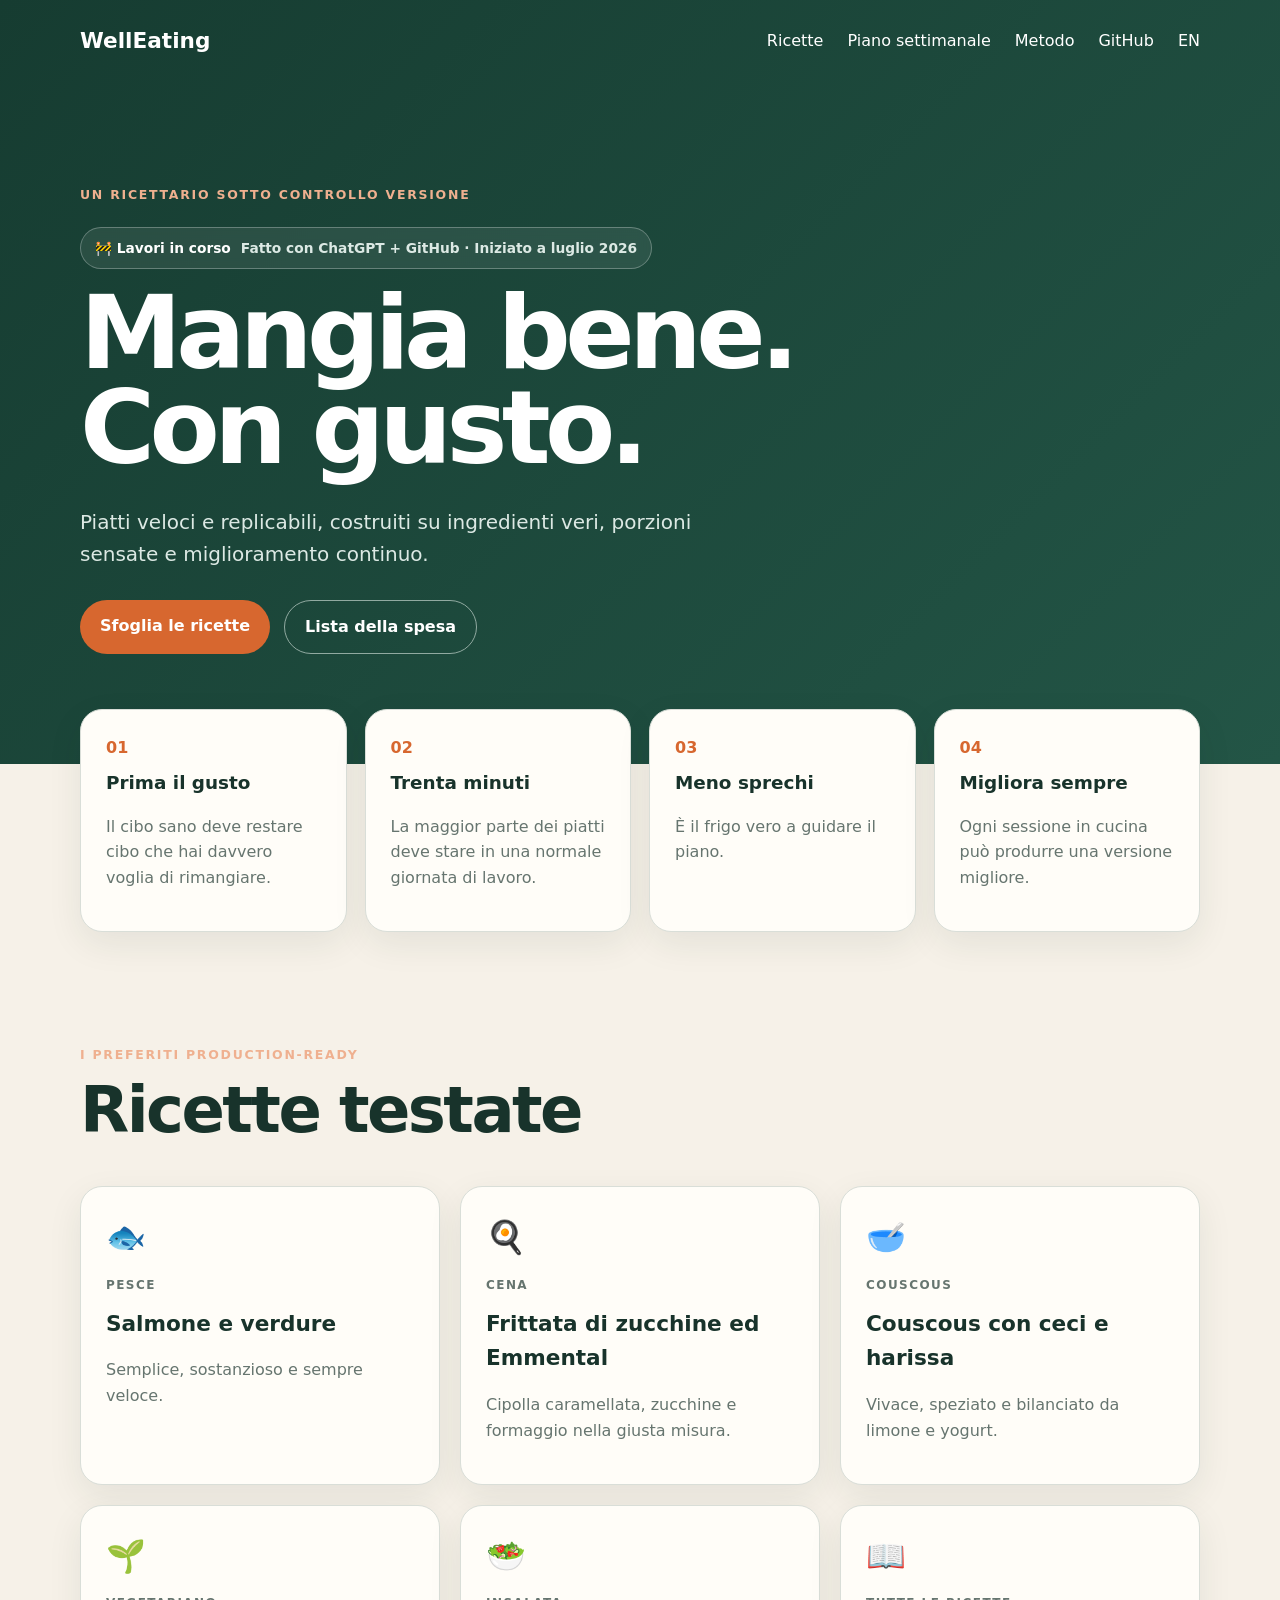
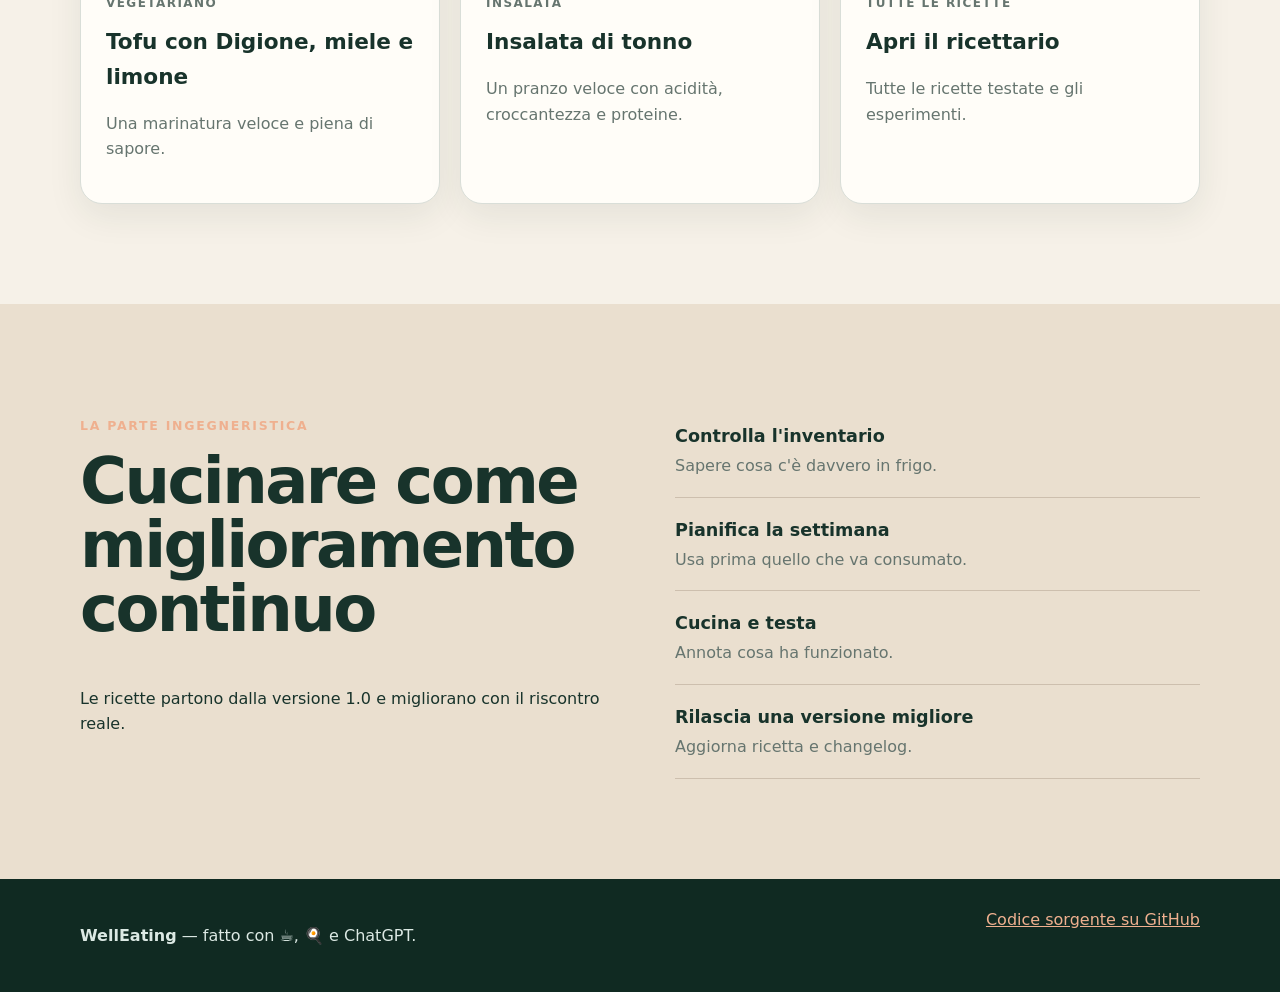
==== docs/it/index.html @ 43328310 "Full Italian version of the site" ====
<!doctype html>
<html lang="it">
<head>
  <meta charset="utf-8">
  <meta name="viewport" content="width=device-width, initial-scale=1">
  <meta name="description" content="WellEating: un ricettario personale sotto controllo versione, per mangiare bene con gusto.">
  <title>WellEating</title>
  <link rel="icon" type="image/png" href="../favicon.png">
  <link rel="alternate" hreflang="en" href="https://massimodanieli.github.io/WellEating/">
  <link rel="alternate" hreflang="it" href="https://massimodanieli.github.io/WellEating/it/">
  <meta property="og:type" content="website">
  <meta property="og:title" content="WellEating">
  <meta property="og:description" content="Un ricettario personale sotto controllo versione, per mangiare bene con gusto.">
  <meta property="og:url" content="https://massimodanieli.github.io/WellEating/it/">
  <meta property="og:image" content="https://massimodanieli.github.io/WellEating/og-image.png">
  <meta property="og:image:width" content="1200">
  <meta property="og:image:height" content="630">
  <meta property="og:locale" content="it_IT">
  <meta name="twitter:card" content="summary_large_image">
  <link rel="manifest" href="manifest.webmanifest">
  <link rel="apple-touch-icon" href="../apple-touch-icon.png">
  <meta name="theme-color" content="#163c31">
  <meta name="apple-mobile-web-app-capable" content="yes">
  <meta name="apple-mobile-web-app-status-bar-style" content="black-translucent">
  <link rel="stylesheet" href="../styles.css">
</head>
<body>
  <header class="hero">
    <nav class="nav container">
      <a class="brand" href="./">WellEating</a>
      <div class="nav-links">
        <a href="recipes.html">Ricette</a>
        <a href="meal-plan.html">Piano settimanale</a>
        <a href="#workflow">Metodo</a>
        <a href="https://github.com/MassimoDanieli/WellEating">GitHub</a>
        <a href="../" lang="en">EN</a>
      </div>
    </nav>
    <div class="hero-content container">
      <p class="eyebrow">Un ricettario sotto controllo versione</p>
      <div class="project-badge" role="status">🚧 Lavori in corso <span>Fatto con ChatGPT + GitHub · Iniziato a luglio 2026</span></div>
      <h1>Mangia bene.<br>Con gusto.</h1>
      <p class="intro">Piatti veloci e replicabili, costruiti su ingredienti veri, porzioni sensate e miglioramento continuo.</p>
      <div class="actions">
        <a class="button primary" href="recipes.html">Sfoglia le ricette</a>
        <a class="button secondary" href="shopping.html">Lista della spesa</a>
      </div>
    </div>
  </header>

  <main>
    <section class="principles container">
      <article><span>01</span><h2>Prima il gusto</h2><p>Il cibo sano deve restare cibo che hai davvero voglia di rimangiare.</p></article>
      <article><span>02</span><h2>Trenta minuti</h2><p>La maggior parte dei piatti deve stare in una normale giornata di lavoro.</p></article>
      <article><span>03</span><h2>Meno sprechi</h2><p>È il frigo vero a guidare il piano.</p></article>
      <article><span>04</span><h2>Migliora sempre</h2><p>Ogni sessione in cucina può produrre una versione migliore.</p></article>
    </section>

    <section id="recipes" class="section container">
      <div class="section-heading">
        <p class="eyebrow">I preferiti production-ready</p>
        <h2>Ricette testate</h2>
      </div>
      <div class="recipe-grid">
        <a class="recipe-card" href="recipes.html?open=salmon-air-fryer-vegetables"><div class="recipe-icon">🐟</div><p class="tag">Pesce</p><h3>Salmone e verdure</h3><p>Semplice, sostanzioso e sempre veloce.</p></a>
        <a class="recipe-card" href="recipes.html?open=zucchini-onion-emmental-frittata"><div class="recipe-icon">🍳</div><p class="tag">Cena</p><h3>Frittata di zucchine ed Emmental</h3><p>Cipolla caramellata, zucchine e formaggio nella giusta misura.</p></a>
        <a class="recipe-card" href="recipes.html?open=moroccan-chickpea-harissa-couscous"><div class="recipe-icon">🥣</div><p class="tag">Couscous</p><h3>Couscous con ceci e harissa</h3><p>Vivace, speziato e bilanciato da limone e yogurt.</p></a>
        <a class="recipe-card" href="recipes.html?open=dijon-honey-lemon-tofu"><div class="recipe-icon">🌱</div><p class="tag">Vegetariano</p><h3>Tofu con Digione, miele e limone</h3><p>Una marinatura veloce e piena di sapore.</p></a>
        <a class="recipe-card" href="recipes.html?open=tuna-mustard-salad"><div class="recipe-icon">🥗</div><p class="tag">Insalata</p><h3>Insalata di tonno</h3><p>Un pranzo veloce con acidità, croccantezza e proteine.</p></a>
        <a class="recipe-card" href="recipes.html"><div class="recipe-icon">📖</div><p class="tag">Tutte le ricette</p><h3>Apri il ricettario</h3><p>Tutte le ricette testate e gli esperimenti.</p></a>
      </div>
    </section>

    <section id="workflow" class="workflow">
      <div class="container workflow-grid">
        <div><p class="eyebrow">La parte ingegneristica</p><h2>Cucinare come miglioramento continuo</h2><p>Le ricette partono dalla versione 1.0 e migliorano con il riscontro reale.</p></div>
        <ol>
          <li><strong>Controlla l'inventario</strong><span>Sapere cosa c'è davvero in frigo.</span></li>
          <li><strong>Pianifica la settimana</strong><span>Usa prima quello che va consumato.</span></li>
          <li><strong>Cucina e testa</strong><span>Annota cosa ha funzionato.</span></li>
          <li><strong>Rilascia una versione migliore</strong><span>Aggiorna ricetta e changelog.</span></li>
        </ol>
      </div>
    </section>
  </main>

  <footer><div class="container footer-inner"><p><strong>WellEating</strong> — fatto con ☕, 🍳 e ChatGPT.</p><a href="https://github.com/MassimoDanieli/WellEating">Codice sorgente su GitHub</a></div></footer>
  <nav class="tabbar" aria-label="Principale">
    <a href="index.html" class="active"><span aria-hidden="true">🏠</span>Home</a>
    <a href="recipes.html"><span aria-hidden="true">📖</span>Ricette</a>
    <a href="meal-plan.html"><span aria-hidden="true">📅</span>Piano</a>
    <a href="shopping.html"><span aria-hidden="true">🛒</span>Spesa</a>
    <a href="../" lang="en"><span aria-hidden="true">🌐</span>EN</a>
  </nav>
  <script src="../pwa.js" defer></script>
</body>
</html>
---- docs/styles.css ----
:root{--bg:#f6f1e8;--ink:#18332b;--accent:#d7672f;--card:#fffdf8;--muted:#66756f;--line:#d9ded8}*{box-sizing:border-box}html{scroll-behavior:smooth}body{margin:0;font-family:Inter,ui-sans-serif,system-ui,-apple-system,BlinkMacSystemFont,"Segoe UI",sans-serif;background:var(--bg);color:var(--ink);line-height:1.6}.container{width:min(1120px,calc(100% - 40px));margin:auto}.hero{min-height:72vh;background:linear-gradient(135deg,#163c31,#235546);color:#fff}.nav{display:flex;justify-content:space-between;align-items:center;padding:24px 0}.brand{font-size:1.35rem;font-weight:800}.nav a{color:inherit;text-decoration:none}.nav-links{display:flex;gap:24px}.hero-content{padding:90px 0 110px}.eyebrow{text-transform:uppercase;letter-spacing:.14em;font-weight:800;font-size:.78rem;color:#efb08f}.hero h1{font-size:clamp(3.2rem,8vw,6.6rem);line-height:.93;margin:.15em 0 .3em;letter-spacing:-.055em;max-width:850px}.intro{max-width:690px;font-size:1.25rem;color:#dce9e4}.actions{display:flex;gap:14px;flex-wrap:wrap;margin-top:30px}.button{padding:13px 20px;border-radius:999px;text-decoration:none;font-weight:800}.primary{background:var(--accent);color:white}.secondary{border:1px solid #91aaa1;color:white}.principles{display:grid;grid-template-columns:repeat(4,1fr);gap:18px;margin-top:-55px}.principles article,.recipe-card{background:var(--card);border:1px solid var(--line);border-radius:22px;padding:25px;box-shadow:0 12px 35px rgba(20,45,37,.08)}.principles span,.tag{color:var(--accent);font-weight:800}.principles h2{font-size:1.15rem;margin:.5rem 0}.principles p,.recipe-card p{color:var(--muted)}.section{padding:100px 0}.section-heading h2,.workflow h2{font-size:clamp(2.3rem,5vw,4rem);line-height:1;margin:.2em 0 .7em;letter-spacing:-.04em}.recipe-grid{display:grid;grid-template-columns:repeat(3,1fr);gap:20px}.recipe-card{text-decoration:none;color:inherit;transition:.2s transform,.2s box-shadow}.recipe-card:hover{transform:translateY(-5px);box-shadow:0 18px 45px rgba(20,45,37,.13)}.recipe-icon{font-size:2rem}.recipe-card h3{font-size:1.35rem;margin:.3rem 0}.tag{font-size:.75rem;text-transform:uppercase;letter-spacing:.12em}.workflow{background:#eadfcf;padding:100px 0}.workflow-grid{display:grid;grid-template-columns:1fr 1fr;gap:70px}.workflow ol{list-style:none;padding:0;margin:0}.workflow li{display:grid;gap:3px;padding:18px 0;border-bottom:1px solid #cdbfae}.workflow li strong{font-size:1.1rem}.workflow li span{color:var(--muted)}footer{background:#102a22;color:#dce9e4;padding:28px 0}.footer-inner{display:flex;justify-content:space-between;gap:20px}.footer-inner a{color:#efb08f}@media(max-width:850px){.principles,.recipe-grid{grid-template-columns:repeat(2,1fr)}.workflow-grid{grid-template-columns:1fr}.hero-content{padding-top:60px}}@media(max-width:560px){.nav-links{display:none}.principles,.recipe-grid{grid-template-columns:1fr}.hero{min-height:auto}.hero-content{padding:55px 0 90px}.footer-inner{flex-direction:column}}

/* Recipe library */
.subhero{background:linear-gradient(135deg,#163c31,#235546);color:#fff}.subhero-content{padding:70px 0 85px}.subhero h1{font-size:clamp(3rem,7vw,5.8rem);line-height:.96;letter-spacing:-.055em;margin:.15em 0 .25em;max-width:900px}.nav-links .active{color:#efb08f}.recipe-page{padding:55px 0 100px}.filter-panel{display:grid;grid-template-columns:minmax(240px,1.2fr) 1fr 1fr;gap:24px;background:var(--card);border:1px solid var(--line);border-radius:24px;padding:24px;box-shadow:0 12px 35px rgba(20,45,37,.07)}.search-box,.filter-group{display:flex;flex-direction:column;gap:10px}.search-box>span,.filter-group>span{font-size:.78rem;text-transform:uppercase;letter-spacing:.12em;font-weight:800;color:var(--muted)}.search-box input{width:100%;border:1px solid var(--line);background:#fff;border-radius:14px;padding:13px 15px;font:inherit;color:var(--ink);outline:none}.search-box input:focus{border-color:var(--accent);box-shadow:0 0 0 3px rgba(215,103,47,.14)}.chips{display:flex;flex-wrap:wrap;gap:8px}.chip{border:1px solid var(--line);background:#fff;color:var(--ink);padding:8px 11px;border-radius:999px;font:inherit;font-size:.84rem;font-weight:700;cursor:pointer}.chip:hover,.chip.selected{background:var(--ink);border-color:var(--ink);color:#fff}.results-bar{display:flex;justify-content:space-between;align-items:center;margin:30px 2px 18px}.results-bar p{margin:0}.text-button{border:0;background:none;color:var(--accent);font:inherit;font-weight:800;cursor:pointer}.recipe-library{grid-template-columns:repeat(3,1fr)}.library-card{display:flex;flex-direction:column;min-height:370px}.library-card h2{font-size:1.45rem;line-height:1.15;margin:.35rem 0}.library-card>p:not(.tag){flex:1}.card-top{display:flex;justify-content:space-between;align-items:flex-start}.status{font-size:.7rem;font-weight:800;padding:6px 9px;border-radius:999px;background:#eee8de;color:#665d50}.status.production-ready{background:#dcecdf;color:#246238}.status.tested{background:#e5ecf3;color:#2b587b}.status.to-test{background:#f8e3d8;color:#9b4928}.recipe-meta{display:flex;justify-content:space-between;border-top:1px solid var(--line);padding-top:14px;color:var(--muted);font-size:.86rem}.card-action{display:flex;justify-content:space-between;align-items:center;margin-top:18px;border:0;background:var(--ink);color:#fff;border-radius:12px;padding:11px 13px;font:inherit;font-weight:800;cursor:pointer}.card-action:hover{background:#285646}.empty-state{text-align:center;padding:70px 20px;color:var(--muted)}.recipe-dialog{width:min(920px,calc(100% - 28px));max-height:88vh;border:0;border-radius:25px;padding:0;background:var(--card);color:var(--ink);box-shadow:0 30px 90px rgba(0,0,0,.35)}.recipe-dialog::backdrop{background:rgba(10,29,23,.72);backdrop-filter:blur(4px)}.dialog-close{position:sticky;float:right;top:14px;margin:14px 14px 0 0;width:38px;height:38px;border:0;border-radius:50%;background:#fff;color:var(--ink);font-size:1.6rem;cursor:pointer;box-shadow:0 5px 20px rgba(0,0,0,.15);z-index:2}.dialog-hero{display:grid;grid-template-columns:auto 1fr;gap:22px;background:#eadfcf;padding:44px 52px 30px}.dialog-icon{font-size:3.2rem}.dialog-hero h2{font-size:clamp(2rem,5vw,3.5rem);line-height:1;letter-spacing:-.04em;margin:.18em 0}.dialog-hero p:last-child{color:var(--muted);max-width:660px}.dialog-meta{display:flex;gap:10px;flex-wrap:wrap;padding:20px 52px 0}.dialog-meta span{background:#edf0ec;border-radius:999px;padding:7px 11px;font-weight:700;font-size:.85rem}.recipe-detail-grid{display:grid;grid-template-columns:.85fr 1.15fr;gap:50px;padding:30px 52px}.recipe-detail-grid h3{font-size:1.25rem}.recipe-detail-grid li{margin-bottom:9px}.recipe-note{margin:0 52px 45px;padding:18px 20px;border-left:4px solid var(--accent);background:#f5eee4;border-radius:0 14px 14px 0}.recipe-note p{margin:.35rem 0 0;color:var(--muted)}
@media(max-width:900px){.filter-panel{grid-template-columns:1fr 1fr}.search-box{grid-column:1/-1}.recipe-library{grid-template-columns:repeat(2,1fr)}}
@media(max-width:620px){.subhero-content{padding:45px 0 60px}.filter-panel{grid-template-columns:1fr;padding:18px}.search-box{grid-column:auto}.recipe-library{grid-template-columns:1fr}.library-card{min-height:0}.dialog-hero{grid-template-columns:1fr;padding:55px 25px 25px}.dialog-icon{font-size:2.5rem}.dialog-meta{padding:18px 25px 0}.recipe-detail-grid{grid-template-columns:1fr;gap:15px;padding:20px 25px}.recipe-note{margin:0 25px 30px}}


/* Shopping list */
.shopping-page{padding:55px 0 100px}.shopping-grid{display:grid;grid-template-columns:repeat(3,1fr);gap:20px}.shopping-card{cursor:default}.shopping-card:hover{transform:none;box-shadow:0 12px 35px rgba(20,45,37,.08)}.shopping-items{list-style:none;margin:14px 0 0;padding:0;display:flex;flex-direction:column;gap:9px}.shopping-items li{display:flex;align-items:center;gap:10px;color:var(--ink)}.shopping-items li.checked{color:var(--muted);text-decoration:line-through}.shopping-items .box{width:16px;height:16px;flex:0 0 16px;border-radius:5px;border:2px solid var(--line)}.shopping-items li.checked .box{background:var(--accent);border-color:var(--accent)}
@media(max-width:900px){.shopping-grid{grid-template-columns:repeat(2,1fr)}}
@media(max-width:620px){.shopping-grid{grid-template-columns:1fr}}

/* Meal plan */
.mealplan-page{padding:55px 0 100px}.mealplan-grid{display:grid;grid-template-columns:repeat(3,1fr);gap:20px}.day-card{cursor:default}.day-card:hover{transform:none;box-shadow:0 12px 35px rgba(20,45,37,.08)}.day-card.today{border-color:var(--accent);box-shadow:0 0 0 2px var(--accent),0 12px 35px rgba(20,45,37,.1)}.meal{margin-top:12px}.meal-label{font-size:.72rem;text-transform:uppercase;letter-spacing:.12em;font-weight:800;color:var(--muted)}.meal p{margin:.2rem 0 0;color:var(--ink)}.day-note{margin-top:14px;padding-top:12px;border-top:1px solid var(--line);color:var(--muted);font-size:.9rem;font-style:italic}
@media(max-width:900px){.mealplan-grid{grid-template-columns:repeat(2,1fr)}}
@media(max-width:620px){.mealplan-grid{grid-template-columns:1fr}}

/* Recipe dialog extras */
.rating{color:var(--accent);letter-spacing:2px}.dialog-source{padding:0 52px 40px;margin:0}.dialog-source a{color:var(--accent);font-weight:800;text-decoration:none}
@media(max-width:620px){.dialog-source{padding:0 25px 30px}}

/* Mobile app experience */
.tabbar{display:none}
@media(max-width:620px){
  body{padding-bottom:calc(72px + env(safe-area-inset-bottom))}
  .tabbar{position:fixed;bottom:0;left:0;right:0;z-index:50;display:flex;justify-content:space-around;align-items:stretch;background:#102a22;padding:8px 6px calc(8px + env(safe-area-inset-bottom));box-shadow:0 -8px 30px rgba(16,42,34,.35)}
  .tabbar a{display:flex;flex-direction:column;align-items:center;gap:2px;flex:1;padding:6px 4px;border-radius:14px;color:#dce9e4;text-decoration:none;font-size:.72rem;font-weight:800;letter-spacing:.02em}
  .tabbar a span{font-size:1.35rem;line-height:1.2}
  .tabbar a.active{color:#efb08f;background:rgba(255,255,255,.07)}
  .shopping-items li{padding:9px 0;min-height:44px}
  .shopping-items .box{width:22px;height:22px;flex:0 0 22px;border-radius:7px}
  footer{margin-bottom:0}
}
.shopping-items li{cursor:pointer;user-select:none;-webkit-tap-highlight-color:transparent}
.shopping-items li:focus-visible{outline:2px solid var(--accent);outline-offset:3px;border-radius:8px}

/* Project status */
.project-badge{display:inline-flex;align-items:center;gap:10px;flex-wrap:wrap;margin-top:10px;padding:9px 14px;border:1px solid rgba(255,255,255,.28);border-radius:999px;background:rgba(255,255,255,.08);font-weight:800;font-size:.86rem;backdrop-filter:blur(6px)}.project-badge span{font-weight:600;color:#dce9e4}@media(max-width:560px){.project-badge{border-radius:18px;align-items:flex-start}.project-badge span{display:block;width:100%;padding-left:28px}}
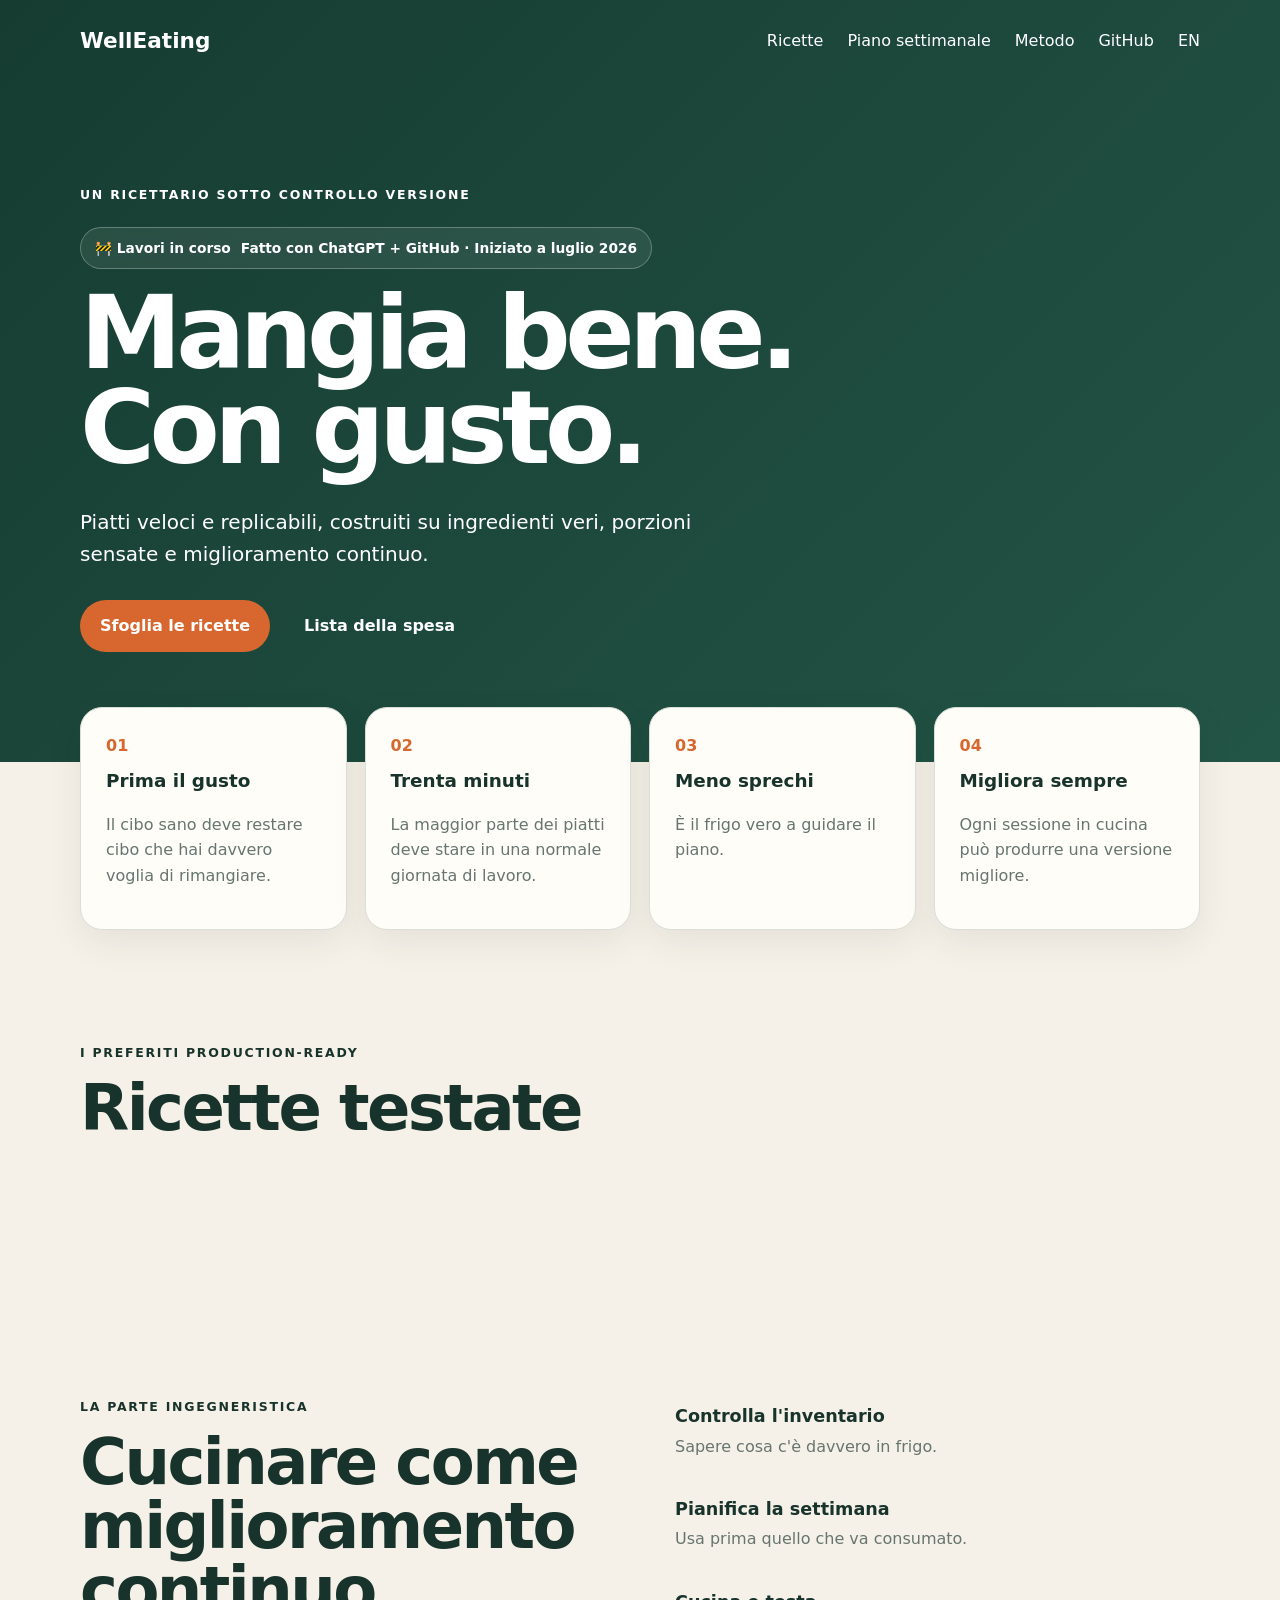
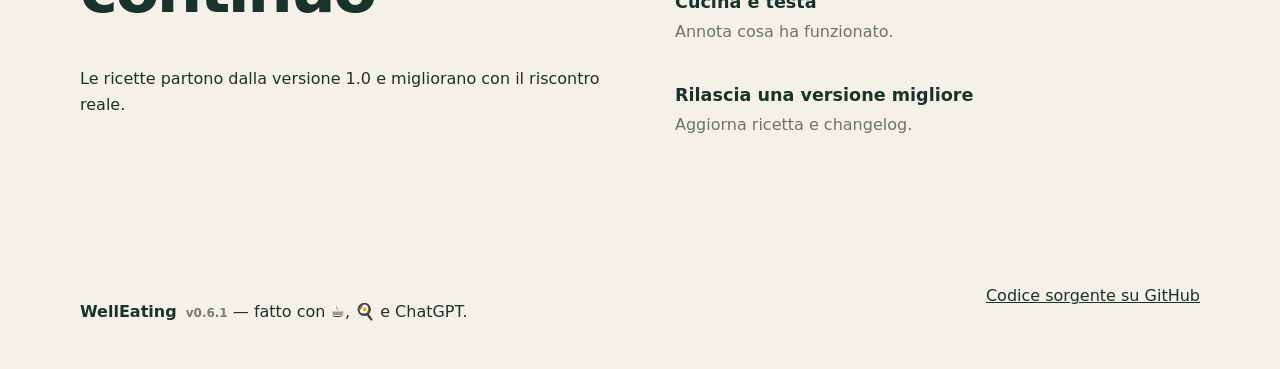
==== commit 552c3244: "Show site version from CHANGELOG in the footer" ====
--- a/docs/it/index.html
+++ b/docs/it/index.html
@@ -23,6 +23,8 @@
   <meta name="apple-mobile-web-app-capable" content="yes">
   <meta name="apple-mobile-web-app-status-bar-style" content="black-translucent">
   <link rel="stylesheet" href="../styles.css">
+  <link rel="stylesheet" href="../theme.css">
+  <script src="../config.js"></script>
 </head>
 <body>
   <header class="hero">
@@ -61,14 +63,7 @@
         <p class="eyebrow">I preferiti production-ready</p>
         <h2>Ricette testate</h2>
       </div>
-      <div class="recipe-grid">
-        <a class="recipe-card" href="recipes.html?open=salmon-air-fryer-vegetables"><div class="recipe-icon">🐟</div><p class="tag">Pesce</p><h3>Salmone e verdure</h3><p>Semplice, sostanzioso e sempre veloce.</p></a>
-        <a class="recipe-card" href="recipes.html?open=zucchini-onion-emmental-frittata"><div class="recipe-icon">🍳</div><p class="tag">Cena</p><h3>Frittata di zucchine ed Emmental</h3><p>Cipolla caramellata, zucchine e formaggio nella giusta misura.</p></a>
-        <a class="recipe-card" href="recipes.html?open=moroccan-chickpea-harissa-couscous"><div class="recipe-icon">🥣</div><p class="tag">Couscous</p><h3>Couscous con ceci e harissa</h3><p>Vivace, speziato e bilanciato da limone e yogurt.</p></a>
-        <a class="recipe-card" href="recipes.html?open=dijon-honey-lemon-tofu"><div class="recipe-icon">🌱</div><p class="tag">Vegetariano</p><h3>Tofu con Digione, miele e limone</h3><p>Una marinatura veloce e piena di sapore.</p></a>
-        <a class="recipe-card" href="recipes.html?open=tuna-mustard-salad"><div class="recipe-icon">🥗</div><p class="tag">Insalata</p><h3>Insalata di tonno</h3><p>Un pranzo veloce con acidità, croccantezza e proteine.</p></a>
-        <a class="recipe-card" href="recipes.html"><div class="recipe-icon">📖</div><p class="tag">Tutte le ricette</p><h3>Apri il ricettario</h3><p>Tutte le ricette testate e gli esperimenti.</p></a>
-      </div>
+      <div id="homeRecipes" class="recipe-grid"></div>
     </section>
 
     <section id="workflow" class="workflow">
@@ -84,7 +79,7 @@
     </section>
   </main>
 
-  <footer><div class="container footer-inner"><p><strong>WellEating</strong> — fatto con ☕, 🍳 e ChatGPT.</p><a href="https://github.com/MassimoDanieli/WellEating">Codice sorgente su GitHub</a></div></footer>
+  <footer><div class="container footer-inner"><p><strong>WellEating</strong> <span class="site-version" data-version></span> — fatto con ☕, 🍳 e ChatGPT.</p><a href="https://github.com/MassimoDanieli/WellEating">Codice sorgente su GitHub</a></div></footer>
   <nav class="tabbar" aria-label="Principale">
     <a href="index.html" class="active"><span aria-hidden="true">🏠</span>Home</a>
     <a href="recipes.html"><span aria-hidden="true">📖</span>Ricette</a>
@@ -93,5 +88,7 @@
     <a href="../" lang="en"><span aria-hidden="true">🌐</span>EN</a>
   </nav>
   <script src="../pwa.js" defer></script>
+  <script src="../home.js" defer></script>
+  <script src="../version.js" defer></script>
 </body>
 </html>
--- a/docs/styles.css
+++ b/docs/styles.css
@@ -1,7 +1,7 @@
-:root{--bg:#f6f1e8;--ink:#18332b;--accent:#d7672f;--card:#fffdf8;--muted:#66756f;--line:#d9ded8}*{box-sizing:border-box}html{scroll-behavior:smooth}body{margin:0;font-family:Inter,ui-sans-serif,system-ui,-apple-system,BlinkMacSystemFont,"Segoe UI",sans-serif;background:var(--bg);color:var(--ink);line-height:1.6}.container{width:min(1120px,calc(100% - 40px));margin:auto}.hero{min-height:72vh;background:linear-gradient(135deg,#163c31,#235546);color:#fff}.nav{display:flex;justify-content:space-between;align-items:center;padding:24px 0}.brand{font-size:1.35rem;font-weight:800}.nav a{color:inherit;text-decoration:none}.nav-links{display:flex;gap:24px}.hero-content{padding:90px 0 110px}.eyebrow{text-transform:uppercase;letter-spacing:.14em;font-weight:800;font-size:.78rem;color:#efb08f}.hero h1{font-size:clamp(3.2rem,8vw,6.6rem);line-height:.93;margin:.15em 0 .3em;letter-spacing:-.055em;max-width:850px}.intro{max-width:690px;font-size:1.25rem;color:#dce9e4}.actions{display:flex;gap:14px;flex-wrap:wrap;margin-top:30px}.button{padding:13px 20px;border-radius:999px;text-decoration:none;font-weight:800}.primary{background:var(--accent);color:white}.secondary{border:1px solid #91aaa1;color:white}.principles{display:grid;grid-template-columns:repeat(4,1fr);gap:18px;margin-top:-55px}.principles article,.recipe-card{background:var(--card);border:1px solid var(--line);border-radius:22px;padding:25px;box-shadow:0 12px 35px rgba(20,45,37,.08)}.principles span,.tag{color:var(--accent);font-weight:800}.principles h2{font-size:1.15rem;margin:.5rem 0}.principles p,.recipe-card p{color:var(--muted)}.section{padding:100px 0}.section-heading h2,.workflow h2{font-size:clamp(2.3rem,5vw,4rem);line-height:1;margin:.2em 0 .7em;letter-spacing:-.04em}.recipe-grid{display:grid;grid-template-columns:repeat(3,1fr);gap:20px}.recipe-card{text-decoration:none;color:inherit;transition:.2s transform,.2s box-shadow}.recipe-card:hover{transform:translateY(-5px);box-shadow:0 18px 45px rgba(20,45,37,.13)}.recipe-icon{font-size:2rem}.recipe-card h3{font-size:1.35rem;margin:.3rem 0}.tag{font-size:.75rem;text-transform:uppercase;letter-spacing:.12em}.workflow{background:#eadfcf;padding:100px 0}.workflow-grid{display:grid;grid-template-columns:1fr 1fr;gap:70px}.workflow ol{list-style:none;padding:0;margin:0}.workflow li{display:grid;gap:3px;padding:18px 0;border-bottom:1px solid #cdbfae}.workflow li strong{font-size:1.1rem}.workflow li span{color:var(--muted)}footer{background:#102a22;color:#dce9e4;padding:28px 0}.footer-inner{display:flex;justify-content:space-between;gap:20px}.footer-inner a{color:#efb08f}@media(max-width:850px){.principles,.recipe-grid{grid-template-columns:repeat(2,1fr)}.workflow-grid{grid-template-columns:1fr}.hero-content{padding-top:60px}}@media(max-width:560px){.nav-links{display:none}.principles,.recipe-grid{grid-template-columns:1fr}.hero{min-height:auto}.hero-content{padding:55px 0 90px}.footer-inner{flex-direction:column}}
+:root{--bg:#f6f1e8;--ink:#18332b;--accent:#d7672f;--card:#fffdf8;--muted:#66756f;--line:#d9ded8;--hero-a:#163c31;--hero-b:#235546;--hero-accent:var(--hero-accent);--hero-soft:var(--hero-soft);--hero-line:var(--hero-line);--deep:var(--deep);--band:var(--band);--band-line:var(--band-line)}*{box-sizing:border-box}html{scroll-behavior:smooth}body{margin:0;font-family:Inter,ui-sans-serif,system-ui,-apple-system,BlinkMacSystemFont,"Segoe UI",sans-serif;background:var(--bg);color:var(--ink);line-height:1.6}.container{width:min(1120px,calc(100% - 40px));margin:auto}.hero{min-height:72vh;background:linear-gradient(135deg,var(--hero-a),var(--hero-b));color:#fff}.nav{display:flex;justify-content:space-between;align-items:center;padding:24px 0}.brand{font-size:1.35rem;font-weight:800}.nav a{color:inherit;text-decoration:none}.nav-links{display:flex;gap:24px}.hero-content{padding:90px 0 110px}.eyebrow{text-transform:uppercase;letter-spacing:.14em;font-weight:800;font-size:.78rem;color:var(--hero-accent)}.hero h1{font-size:clamp(3.2rem,8vw,6.6rem);line-height:.93;margin:.15em 0 .3em;letter-spacing:-.055em;max-width:850px}.intro{max-width:690px;font-size:1.25rem;color:var(--hero-soft)}.actions{display:flex;gap:14px;flex-wrap:wrap;margin-top:30px}.button{padding:13px 20px;border-radius:999px;text-decoration:none;font-weight:800}.primary{background:var(--accent);color:white}.secondary{border:1px solid var(--hero-line);color:white}.principles{display:grid;grid-template-columns:repeat(4,1fr);gap:18px;margin-top:-55px}.principles article,.recipe-card{background:var(--card);border:1px solid var(--line);border-radius:22px;padding:25px;box-shadow:0 12px 35px rgba(20,45,37,.08)}.principles span,.tag{color:var(--accent);font-weight:800}.principles h2{font-size:1.15rem;margin:.5rem 0}.principles p,.recipe-card p{color:var(--muted)}.section{padding:100px 0}.section-heading h2,.workflow h2{font-size:clamp(2.3rem,5vw,4rem);line-height:1;margin:.2em 0 .7em;letter-spacing:-.04em}.recipe-grid{display:grid;grid-template-columns:repeat(3,1fr);gap:20px}.recipe-card{text-decoration:none;color:inherit;transition:.2s transform,.2s box-shadow}.recipe-card:hover{transform:translateY(-5px);box-shadow:0 18px 45px rgba(20,45,37,.13)}.recipe-icon{font-size:2rem}.recipe-card h3{font-size:1.35rem;margin:.3rem 0}.tag{font-size:.75rem;text-transform:uppercase;letter-spacing:.12em}.workflow{background:var(--band);padding:100px 0}.workflow-grid{display:grid;grid-template-columns:1fr 1fr;gap:70px}.workflow ol{list-style:none;padding:0;margin:0}.workflow li{display:grid;gap:3px;padding:18px 0;border-bottom:1px solid var(--band-line)}.workflow li strong{font-size:1.1rem}.workflow li span{color:var(--muted)}footer{background:var(--deep);color:var(--hero-soft);padding:28px 0}.footer-inner{display:flex;justify-content:space-between;gap:20px}.footer-inner a{color:var(--hero-accent)}@media(max-width:850px){.principles,.recipe-grid{grid-template-columns:repeat(2,1fr)}.workflow-grid{grid-template-columns:1fr}.hero-content{padding-top:60px}}@media(max-width:560px){.nav-links{display:none}.principles,.recipe-grid{grid-template-columns:1fr}.hero{min-height:auto}.hero-content{padding:55px 0 90px}.footer-inner{flex-direction:column}}
 
 /* Recipe library */
-.subhero{background:linear-gradient(135deg,#163c31,#235546);color:#fff}.subhero-content{padding:70px 0 85px}.subhero h1{font-size:clamp(3rem,7vw,5.8rem);line-height:.96;letter-spacing:-.055em;margin:.15em 0 .25em;max-width:900px}.nav-links .active{color:#efb08f}.recipe-page{padding:55px 0 100px}.filter-panel{display:grid;grid-template-columns:minmax(240px,1.2fr) 1fr 1fr;gap:24px;background:var(--card);border:1px solid var(--line);border-radius:24px;padding:24px;box-shadow:0 12px 35px rgba(20,45,37,.07)}.search-box,.filter-group{display:flex;flex-direction:column;gap:10px}.search-box>span,.filter-group>span{font-size:.78rem;text-transform:uppercase;letter-spacing:.12em;font-weight:800;color:var(--muted)}.search-box input{width:100%;border:1px solid var(--line);background:#fff;border-radius:14px;padding:13px 15px;font:inherit;color:var(--ink);outline:none}.search-box input:focus{border-color:var(--accent);box-shadow:0 0 0 3px rgba(215,103,47,.14)}.chips{display:flex;flex-wrap:wrap;gap:8px}.chip{border:1px solid var(--line);background:#fff;color:var(--ink);padding:8px 11px;border-radius:999px;font:inherit;font-size:.84rem;font-weight:700;cursor:pointer}.chip:hover,.chip.selected{background:var(--ink);border-color:var(--ink);color:#fff}.results-bar{display:flex;justify-content:space-between;align-items:center;margin:30px 2px 18px}.results-bar p{margin:0}.text-button{border:0;background:none;color:var(--accent);font:inherit;font-weight:800;cursor:pointer}.recipe-library{grid-template-columns:repeat(3,1fr)}.library-card{display:flex;flex-direction:column;min-height:370px}.library-card h2{font-size:1.45rem;line-height:1.15;margin:.35rem 0}.library-card>p:not(.tag){flex:1}.card-top{display:flex;justify-content:space-between;align-items:flex-start}.status{font-size:.7rem;font-weight:800;padding:6px 9px;border-radius:999px;background:#eee8de;color:#665d50}.status.production-ready{background:#dcecdf;color:#246238}.status.tested{background:#e5ecf3;color:#2b587b}.status.to-test{background:#f8e3d8;color:#9b4928}.recipe-meta{display:flex;justify-content:space-between;border-top:1px solid var(--line);padding-top:14px;color:var(--muted);font-size:.86rem}.card-action{display:flex;justify-content:space-between;align-items:center;margin-top:18px;border:0;background:var(--ink);color:#fff;border-radius:12px;padding:11px 13px;font:inherit;font-weight:800;cursor:pointer}.card-action:hover{background:#285646}.empty-state{text-align:center;padding:70px 20px;color:var(--muted)}.recipe-dialog{width:min(920px,calc(100% - 28px));max-height:88vh;border:0;border-radius:25px;padding:0;background:var(--card);color:var(--ink);box-shadow:0 30px 90px rgba(0,0,0,.35)}.recipe-dialog::backdrop{background:rgba(10,29,23,.72);backdrop-filter:blur(4px)}.dialog-close{position:sticky;float:right;top:14px;margin:14px 14px 0 0;width:38px;height:38px;border:0;border-radius:50%;background:#fff;color:var(--ink);font-size:1.6rem;cursor:pointer;box-shadow:0 5px 20px rgba(0,0,0,.15);z-index:2}.dialog-hero{display:grid;grid-template-columns:auto 1fr;gap:22px;background:#eadfcf;padding:44px 52px 30px}.dialog-icon{font-size:3.2rem}.dialog-hero h2{font-size:clamp(2rem,5vw,3.5rem);line-height:1;letter-spacing:-.04em;margin:.18em 0}.dialog-hero p:last-child{color:var(--muted);max-width:660px}.dialog-meta{display:flex;gap:10px;flex-wrap:wrap;padding:20px 52px 0}.dialog-meta span{background:#edf0ec;border-radius:999px;padding:7px 11px;font-weight:700;font-size:.85rem}.recipe-detail-grid{display:grid;grid-template-columns:.85fr 1.15fr;gap:50px;padding:30px 52px}.recipe-detail-grid h3{font-size:1.25rem}.recipe-detail-grid li{margin-bottom:9px}.recipe-note{margin:0 52px 45px;padding:18px 20px;border-left:4px solid var(--accent);background:#f5eee4;border-radius:0 14px 14px 0}.recipe-note p{margin:.35rem 0 0;color:var(--muted)}
+.subhero{background:linear-gradient(135deg,var(--hero-a),var(--hero-b));color:#fff}.subhero-content{padding:70px 0 85px}.subhero h1{font-size:clamp(3rem,7vw,5.8rem);line-height:.96;letter-spacing:-.055em;margin:.15em 0 .25em;max-width:900px}.nav-links .active{color:var(--hero-accent)}.recipe-page{padding:55px 0 100px}.filter-panel{display:grid;grid-template-columns:minmax(240px,1.2fr) 1fr 1fr;gap:24px;background:var(--card);border:1px solid var(--line);border-radius:24px;padding:24px;box-shadow:0 12px 35px rgba(20,45,37,.07)}.search-box,.filter-group{display:flex;flex-direction:column;gap:10px}.search-box>span,.filter-group>span{font-size:.78rem;text-transform:uppercase;letter-spacing:.12em;font-weight:800;color:var(--muted)}.search-box input{width:100%;border:1px solid var(--line);background:#fff;border-radius:14px;padding:13px 15px;font:inherit;color:var(--ink);outline:none}.search-box input:focus{border-color:var(--accent);box-shadow:0 0 0 3px rgba(215,103,47,.14)}.chips{display:flex;flex-wrap:wrap;gap:8px}.chip{border:1px solid var(--line);background:#fff;color:var(--ink);padding:8px 11px;border-radius:999px;font:inherit;font-size:.84rem;font-weight:700;cursor:pointer}.chip:hover,.chip.selected{background:var(--ink);border-color:var(--ink);color:#fff}.results-bar{display:flex;justify-content:space-between;align-items:center;margin:30px 2px 18px}.results-bar p{margin:0}.text-button{border:0;background:none;color:var(--accent);font:inherit;font-weight:800;cursor:pointer}.recipe-library{grid-template-columns:repeat(3,1fr)}.library-card{display:flex;flex-direction:column;min-height:370px}.library-card h2{font-size:1.45rem;line-height:1.15;margin:.35rem 0}.library-card>p:not(.tag){flex:1}.card-top{display:flex;justify-content:space-between;align-items:flex-start}.status{font-size:.7rem;font-weight:800;padding:6px 9px;border-radius:999px;background:#eee8de;color:#665d50}.status.production-ready{background:#dcecdf;color:#246238}.status.tested{background:#e5ecf3;color:#2b587b}.status.to-test{background:#f8e3d8;color:#9b4928}.recipe-meta{display:flex;justify-content:space-between;border-top:1px solid var(--line);padding-top:14px;color:var(--muted);font-size:.86rem}.card-action{display:flex;justify-content:space-between;align-items:center;margin-top:18px;border:0;background:var(--ink);color:#fff;border-radius:12px;padding:11px 13px;font:inherit;font-weight:800;cursor:pointer}.card-action:hover{background:#285646}.empty-state{text-align:center;padding:70px 20px;color:var(--muted)}.recipe-dialog{width:min(920px,calc(100% - 28px));max-height:88vh;border:0;border-radius:25px;padding:0;background:var(--card);color:var(--ink);box-shadow:0 30px 90px rgba(0,0,0,.35)}.recipe-dialog::backdrop{background:rgba(10,29,23,.72);backdrop-filter:blur(4px)}.dialog-close{position:sticky;float:right;top:14px;margin:14px 14px 0 0;width:38px;height:38px;border:0;border-radius:50%;background:#fff;color:var(--ink);font-size:1.6rem;cursor:pointer;box-shadow:0 5px 20px rgba(0,0,0,.15);z-index:2}.dialog-hero{display:grid;grid-template-columns:auto 1fr;gap:22px;background:var(--band);padding:44px 52px 30px}.dialog-icon{font-size:3.2rem}.dialog-hero h2{font-size:clamp(2rem,5vw,3.5rem);line-height:1;letter-spacing:-.04em;margin:.18em 0}.dialog-hero p:last-child{color:var(--muted);max-width:660px}.dialog-meta{display:flex;gap:10px;flex-wrap:wrap;padding:20px 52px 0}.dialog-meta span{background:#edf0ec;border-radius:999px;padding:7px 11px;font-weight:700;font-size:.85rem}.recipe-detail-grid{display:grid;grid-template-columns:.85fr 1.15fr;gap:50px;padding:30px 52px}.recipe-detail-grid h3{font-size:1.25rem}.recipe-detail-grid li{margin-bottom:9px}.recipe-note{margin:0 52px 45px;padding:18px 20px;border-left:4px solid var(--accent);background:#f5eee4;border-radius:0 14px 14px 0}.recipe-note p{margin:.35rem 0 0;color:var(--muted)}
 @media(max-width:900px){.filter-panel{grid-template-columns:1fr 1fr}.search-box{grid-column:1/-1}.recipe-library{grid-template-columns:repeat(2,1fr)}}
 @media(max-width:620px){.subhero-content{padding:45px 0 60px}.filter-panel{grid-template-columns:1fr;padding:18px}.search-box{grid-column:auto}.recipe-library{grid-template-columns:1fr}.library-card{min-height:0}.dialog-hero{grid-template-columns:1fr;padding:55px 25px 25px}.dialog-icon{font-size:2.5rem}.dialog-meta{padding:18px 25px 0}.recipe-detail-grid{grid-template-columns:1fr;gap:15px;padding:20px 25px}.recipe-note{margin:0 25px 30px}}
 
@@ -20,14 +20,16 @@
 .rating{color:var(--accent);letter-spacing:2px}.dialog-source{padding:0 52px 40px;margin:0}.dialog-source a{color:var(--accent);font-weight:800;text-decoration:none}
 @media(max-width:620px){.dialog-source{padding:0 25px 30px}}
 
+.site-version{font-size:.75rem;font-weight:700;opacity:.6;margin-left:4px}
+
 /* Mobile app experience */
 .tabbar{display:none}
 @media(max-width:620px){
   body{padding-bottom:calc(72px + env(safe-area-inset-bottom))}
-  .tabbar{position:fixed;bottom:0;left:0;right:0;z-index:50;display:flex;justify-content:space-around;align-items:stretch;background:#102a22;padding:8px 6px calc(8px + env(safe-area-inset-bottom));box-shadow:0 -8px 30px rgba(16,42,34,.35)}
-  .tabbar a{display:flex;flex-direction:column;align-items:center;gap:2px;flex:1;padding:6px 4px;border-radius:14px;color:#dce9e4;text-decoration:none;font-size:.72rem;font-weight:800;letter-spacing:.02em}
+  .tabbar{position:fixed;bottom:0;left:0;right:0;z-index:50;display:flex;justify-content:space-around;align-items:stretch;background:var(--deep);padding:8px 6px calc(8px + env(safe-area-inset-bottom));box-shadow:0 -8px 30px rgba(16,42,34,.35)}
+  .tabbar a{display:flex;flex-direction:column;align-items:center;gap:2px;flex:1;padding:6px 4px;border-radius:14px;color:var(--hero-soft);text-decoration:none;font-size:.72rem;font-weight:800;letter-spacing:.02em}
   .tabbar a span{font-size:1.35rem;line-height:1.2}
-  .tabbar a.active{color:#efb08f;background:rgba(255,255,255,.07)}
+  .tabbar a.active{color:var(--hero-accent);background:rgba(255,255,255,.07)}
   .shopping-items li{padding:9px 0;min-height:44px}
   .shopping-items .box{width:22px;height:22px;flex:0 0 22px;border-radius:7px}
   footer{margin-bottom:0}
@@ -36,4 +38,4 @@
 .shopping-items li:focus-visible{outline:2px solid var(--accent);outline-offset:3px;border-radius:8px}
 
 /* Project status */
-.project-badge{display:inline-flex;align-items:center;gap:10px;flex-wrap:wrap;margin-top:10px;padding:9px 14px;border:1px solid rgba(255,255,255,.28);border-radius:999px;background:rgba(255,255,255,.08);font-weight:800;font-size:.86rem;backdrop-filter:blur(6px)}.project-badge span{font-weight:600;color:#dce9e4}@media(max-width:560px){.project-badge{border-radius:18px;align-items:flex-start}.project-badge span{display:block;width:100%;padding-left:28px}}
+.project-badge{display:inline-flex;align-items:center;gap:10px;flex-wrap:wrap;margin-top:10px;padding:9px 14px;border:1px solid rgba(255,255,255,.28);border-radius:999px;background:rgba(255,255,255,.08);font-weight:800;font-size:.86rem;backdrop-filter:blur(6px)}.project-badge span{font-weight:600;color:var(--hero-soft)}@media(max-width:560px){.project-badge{border-radius:18px;align-items:flex-start}.project-badge span{display:block;width:100%;padding-left:28px}}
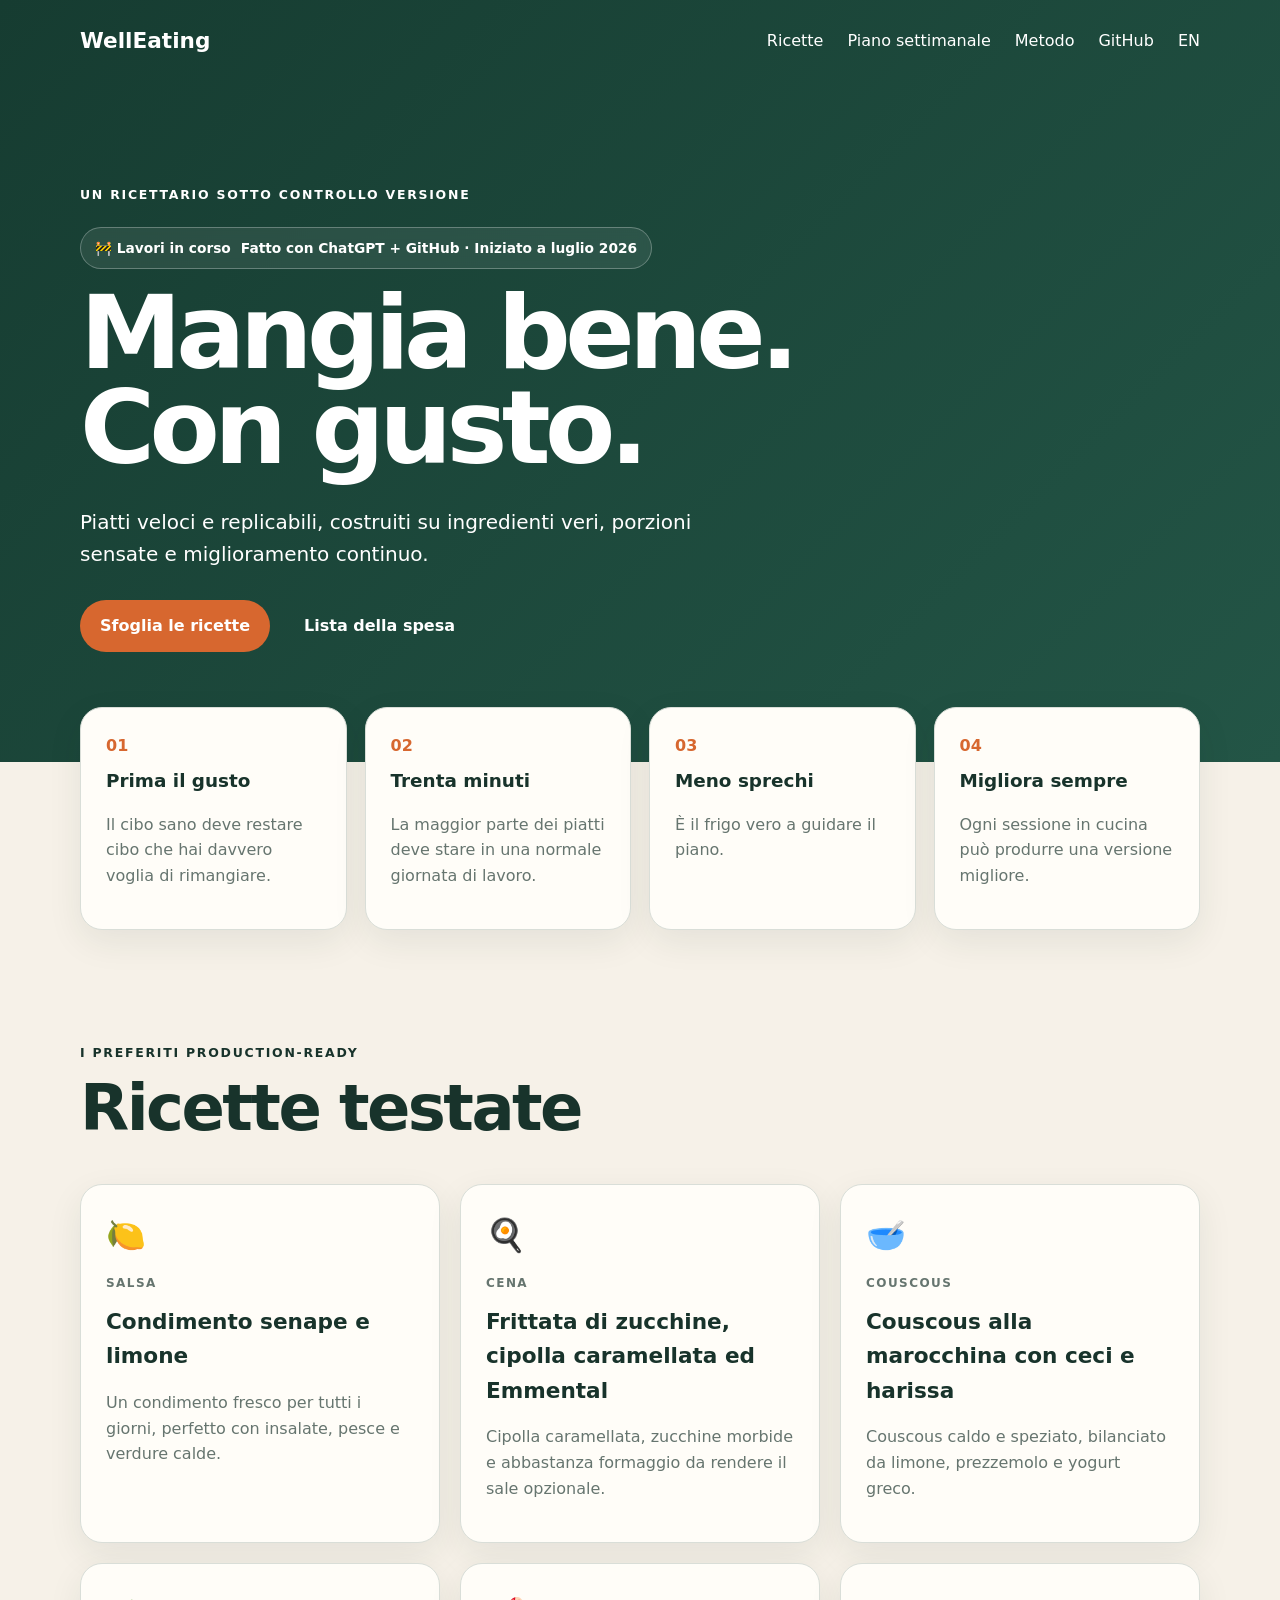
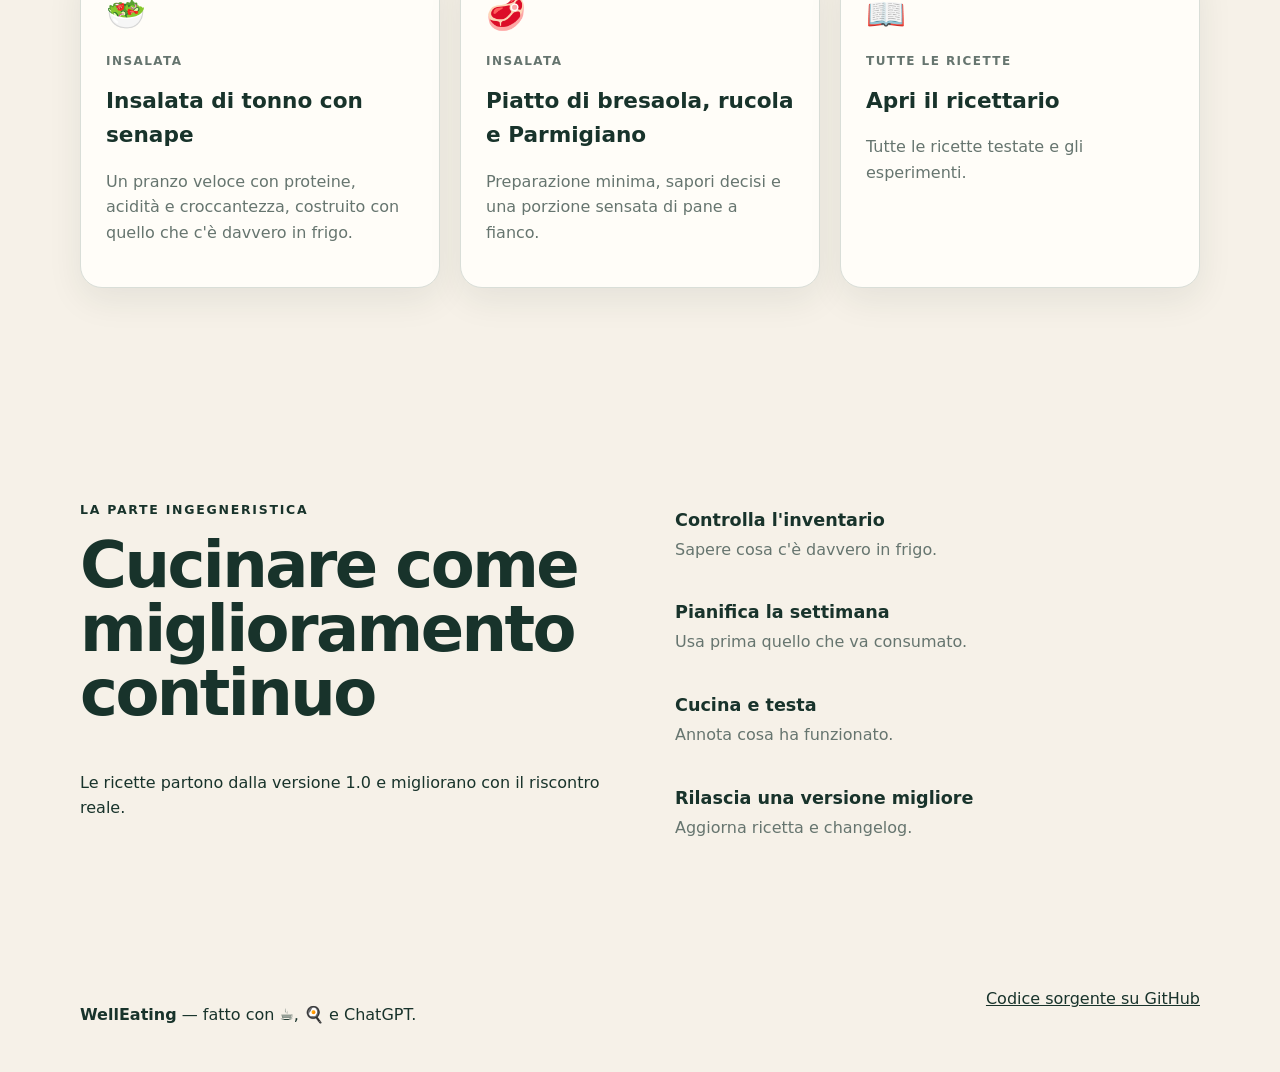
==== commit 59a45190: "Self-hosted distribution: Docker, Helm chart and themes" ====
--- a/docs/it/index.html
+++ b/docs/it/index.html
@@ -79,7 +79,7 @@
     </section>
   </main>
 
-  <footer><div class="container footer-inner"><p><strong>WellEating</strong> <span class="site-version" data-version></span> — fatto con ☕, 🍳 e ChatGPT.</p><a href="https://github.com/MassimoDanieli/WellEating">Codice sorgente su GitHub</a></div></footer>
+  <footer><div class="container footer-inner"><p><strong>WellEating</strong> — fatto con ☕, 🍳 e ChatGPT.</p><a href="https://github.com/MassimoDanieli/WellEating">Codice sorgente su GitHub</a></div></footer>
   <nav class="tabbar" aria-label="Principale">
     <a href="index.html" class="active"><span aria-hidden="true">🏠</span>Home</a>
     <a href="recipes.html"><span aria-hidden="true">📖</span>Ricette</a>
@@ -89,6 +89,5 @@
   </nav>
   <script src="../pwa.js" defer></script>
   <script src="../home.js" defer></script>
-  <script src="../version.js" defer></script>
 </body>
 </html>
--- a/docs/styles.css
+++ b/docs/styles.css
@@ -20,8 +20,6 @@
 .rating{color:var(--accent);letter-spacing:2px}.dialog-source{padding:0 52px 40px;margin:0}.dialog-source a{color:var(--accent);font-weight:800;text-decoration:none}
 @media(max-width:620px){.dialog-source{padding:0 25px 30px}}
 
-.site-version{font-size:.75rem;font-weight:700;opacity:.6;margin-left:4px}
-
 /* Mobile app experience */
 .tabbar{display:none}
 @media(max-width:620px){
--- a/docs/theme.css
+++ b/docs/theme.css
@@ -0,0 +1,3 @@
+/* Theme overrides. Empty on GitHub Pages (default forest theme).
+   In self-hosted deployments the container entrypoint writes the
+   selected theme's palette here. */
